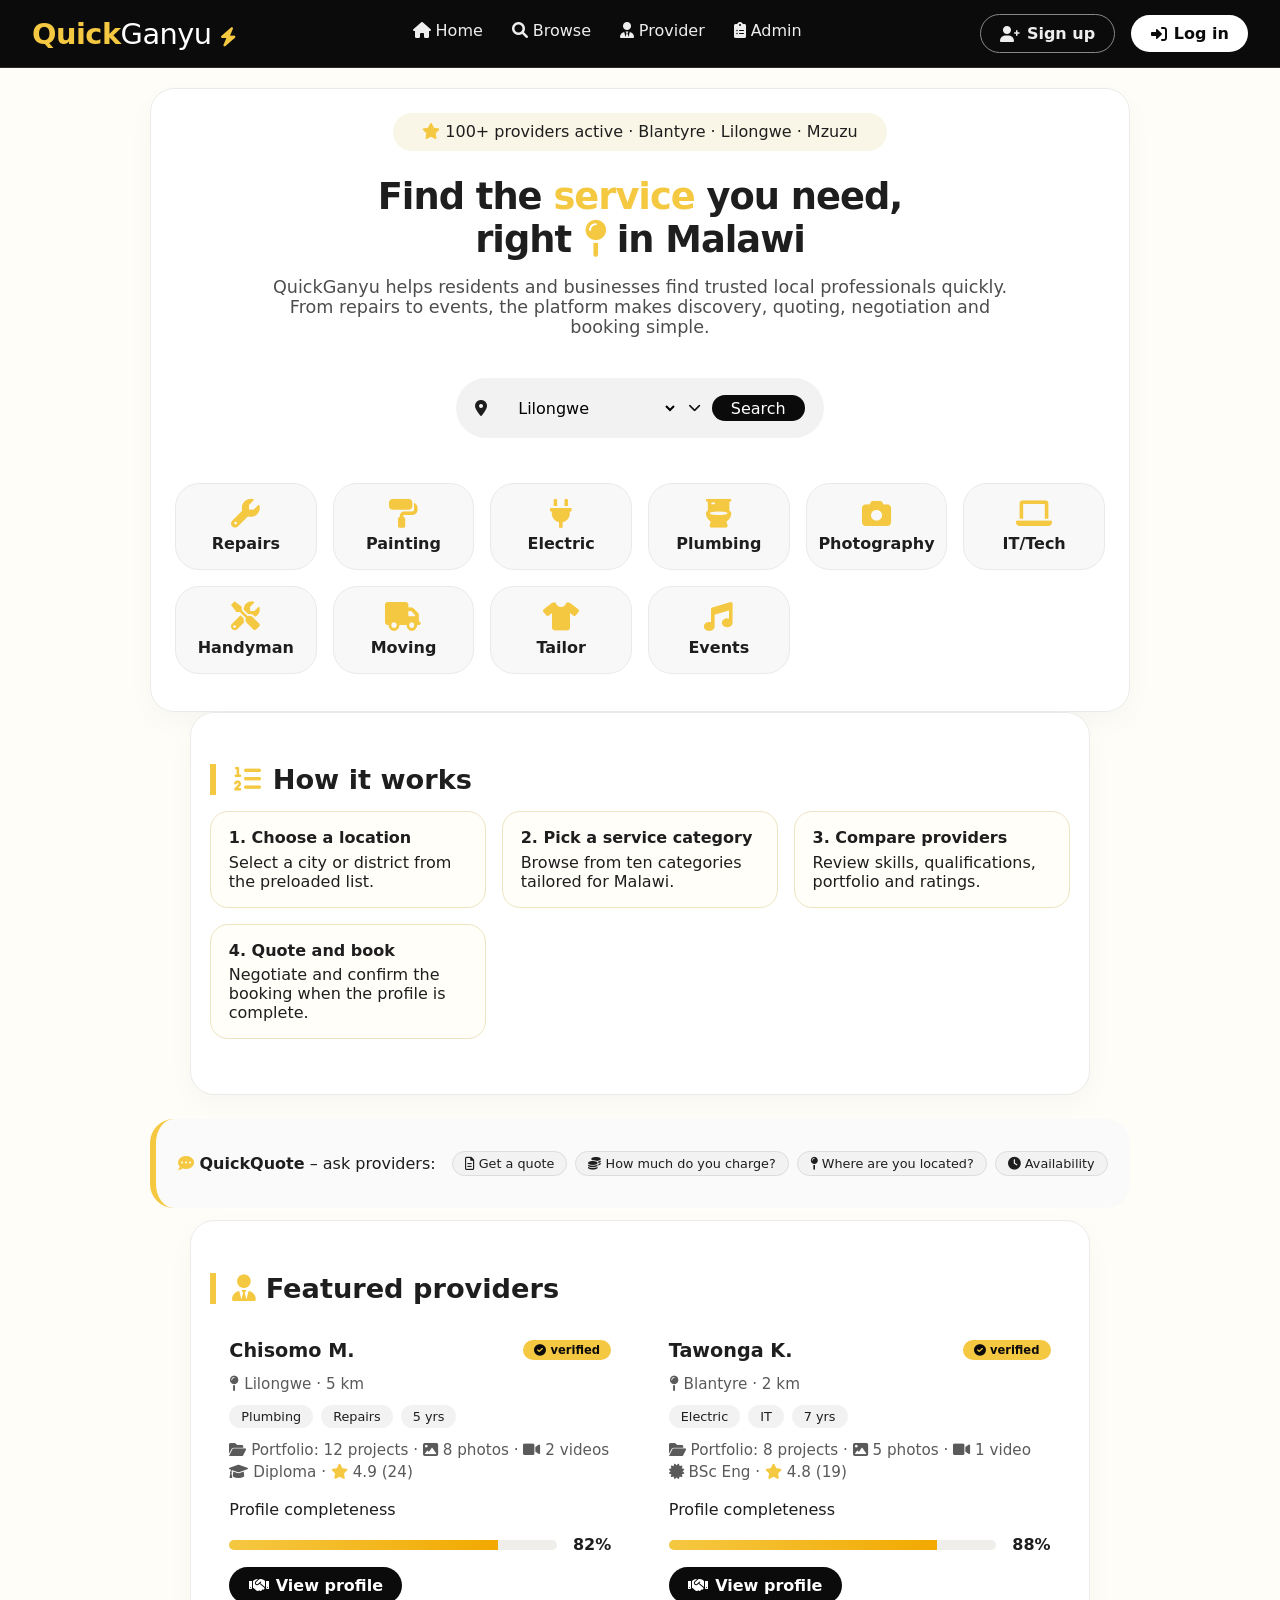
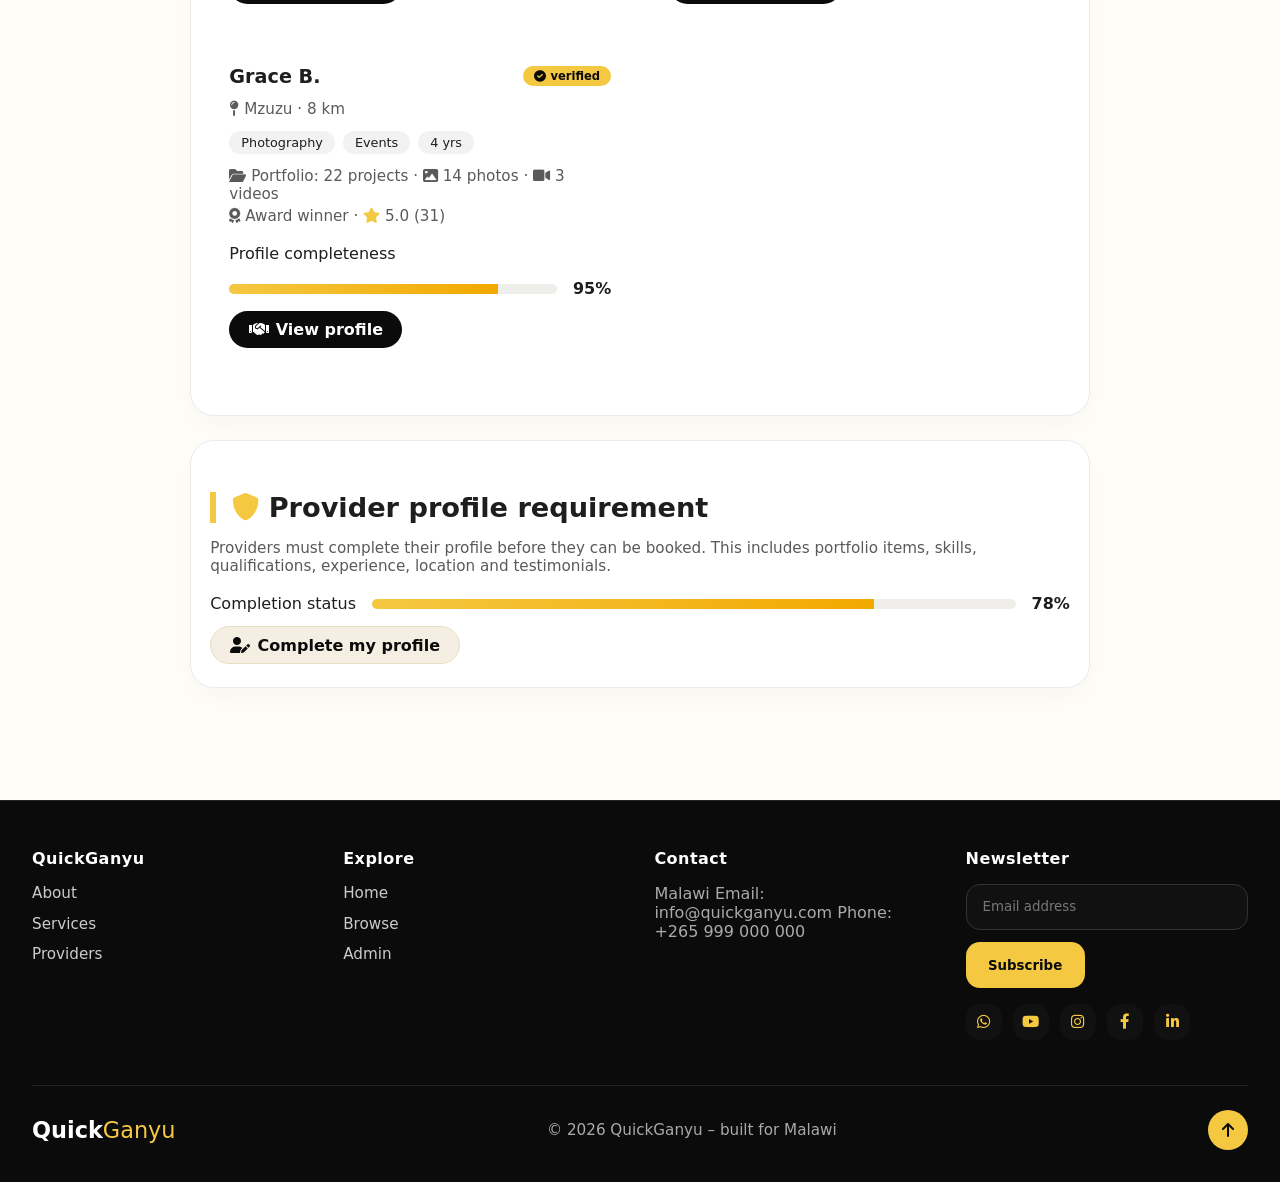
==== index.html @ 5738e2cb "Initial commit with QuickGanyu service marketplace and documentation" ====
<!DOCTYPE html>
<html lang="en">
<head>
  <meta charset="UTF-8">
  <meta name="viewport" content="width=device-width, initial-scale=1.0">
  <title>QuickGanyu · Malawi service marketplace</title>
  <link rel="stylesheet" href="https://cdnjs.cloudflare.com/ajax/libs/font-awesome/6.0.0-beta3/css/all.min.css">
  <link rel="stylesheet" href="./css/styles.css">
</head>
<body>
<nav class="navbar">
  <a class="logo" href="index.html">Quick<span>Ganyu</span> <i class="fas fa-bolt" style="color:#f5c842; font-size:1.2rem;"></i></a>
  <div class="nav-links">
    <a href="index.html"><i class="fas fa-home"></i> Home</a>
    <a href="html/providers.html"><i class="fas fa-search"></i> Browse</a>
    <a href="html/profile.html"><i class="fas fa-user-tie"></i> Provider</a>
    <a href="html/admin.html"><i class="fas fa-clipboard-list"></i> Admin</a>
  </div>
  <div class="nav-actions">
    <a class="btn-outline-light" href="html/signup.html"><i class="fas fa-user-plus"></i> Sign up</a>
    <a class="btn-light" href="html/login.html"><i class="fas fa-sign-in-alt"></i> Log in</a>
  </div>
</nav>

<div class="container">
  <section class="hero-card hero">
    <div class="animated-feedback"><i class="fas fa-star" style="color:#f5c842;"></i> 100+ providers active · Blantyre · Lilongwe · Mzuzu</div>
    <h1>Find the <span class="highlight">service</span> you need, <br>right <i class="fas fa-map-pin"></i> in Malawi</h1>
    <p>QuickGanyu helps residents and businesses find trusted local professionals quickly. From repairs to events, the platform makes discovery, quoting, negotiation and booking simple.</p>

    <div class="location-box">
      <i class="fas fa-location-dot"></i>
      <select>
        <option value="blantyre">Blantyre</option>
        <option value="lilongwe" selected>Lilongwe</option>
        <option value="mzuzu">Mzuzu</option>
        <option value="zomba">Zomba</option>
        <option value="mangochi">Mangochi</option>
        <option value="salima">Salima</option>
        <option value="dedza">Dedza</option>
        <option value="mchinji">Mchinji</option>
        <option value="nkhotakota">Nkhotakota</option>
        <option value="karonga">Karonga</option>
      </select>
      <i class="fas fa-chevron-down" style="color:#0b0b0b; font-size:0.8rem;"></i>
      <span style="background:#0b0b0b; color:white; padding:0.2rem 1.2rem; border-radius:40px; font-weight:500;">Search</span>
    </div>

    <div class="categories">
      <div class="cat-card"><i class="fas fa-wrench"></i> Repairs</div>
      <div class="cat-card"><i class="fas fa-paint-roller"></i> Painting</div>
      <div class="cat-card"><i class="fas fa-plug"></i> Electric</div>
      <div class="cat-card"><i class="fas fa-toilet"></i> Plumbing</div>
      <div class="cat-card"><i class="fas fa-camera"></i> Photography</div>
      <div class="cat-card"><i class="fas fa-laptop"></i> IT/Tech</div>
      <div class="cat-card"><i class="fas fa-tools"></i> Handyman</div>
      <div class="cat-card"><i class="fas fa-truck"></i> Moving</div>
      <div class="cat-card"><i class="fas fa-tshirt"></i> Tailor</div>
      <div class="cat-card"><i class="fas fa-music"></i> Events</div>
    </div>
  </section>

  <section class="section-card">
    <h2 class="section-title"><i class="fas fa-list-ol" style="color:#f5c842;"></i> How it works</h2>
    <div class="step-list">
      <div class="step-card"><strong>1. Choose a location</strong>Select a city or district from the preloaded list.</div>
      <div class="step-card"><strong>2. Pick a service category</strong>Browse from ten categories tailored for Malawi.</div>
      <div class="step-card"><strong>3. Compare providers</strong>Review skills, qualifications, portfolio and ratings.</div>
      <div class="step-card"><strong>4. Quote and book</strong>Negotiate and confirm the booking when the profile is complete.</div>
    </div>
  </section>

  <div class="quote-snippet">
    <div><i class="fas fa-comment-dots" style="color:#f5c842;"></i> <strong>QuickQuote</strong> – ask providers:</div>
    <div class="message-suggestions">
      <span><i class="far fa-file-alt"></i> Get a quote</span>
      <span><i class="fas fa-coins"></i> How much do you charge?</span>
      <span><i class="fas fa-map-pin"></i> Where are you located?</span>
      <span><i class="fas fa-clock"></i> Availability</span>
    </div>
  </div>

  <section class="section-card">
    <h2 class="section-title"><i class="fas fa-user-tie" style="color:#f5c842;"></i> Featured providers</h2>
    <div class="provider-grid">
      <div class="provider-card">
        <h3>Chisomo M. <span class="badge"><i class="fas fa-check-circle"></i> verified</span></h3>
        <div class="meta"><i class="fas fa-map-pin"></i> Lilongwe · 5 km</div>
        <div class="tags"><span>Plumbing</span><span>Repairs</span><span>5 yrs</span></div>
        <div class="muted"><i class="fas fa-folder-open"></i> Portfolio: 12 projects · <i class="fas fa-image"></i> 8 photos · <i class="fas fa-video"></i> 2 videos</div>
        <div class="muted"><i class="fas fa-graduation-cap"></i> Diploma · <i class="fas fa-star" style="color:#f5c842;"></i> 4.9 (24)</div>
        <div class="progress-card">
          <span>Profile completeness</span>
          <div class="progress-bar"><div class="progress-fill"></div></div>
          <strong>82%</strong>
        </div>
        <a class="btn-book" href="html/profile.html"><i class="fas fa-handshake"></i> View profile</a>
      </div>

      <div class="provider-card">
        <h3>Tawonga K. <span class="badge"><i class="fas fa-check-circle"></i> verified</span></h3>
        <div class="meta"><i class="fas fa-map-pin"></i> Blantyre · 2 km</div>
        <div class="tags"><span>Electric</span><span>IT</span><span>7 yrs</span></div>
        <div class="muted"><i class="fas fa-folder-open"></i> Portfolio: 8 projects · <i class="fas fa-image"></i> 5 photos · <i class="fas fa-video"></i> 1 video</div>
        <div class="muted"><i class="fas fa-certificate"></i> BSc Eng · <i class="fas fa-star" style="color:#f5c842;"></i> 4.8 (19)</div>
        <div class="progress-card">
          <span>Profile completeness</span>
          <div class="progress-bar"><div class="progress-fill"></div></div>
          <strong>88%</strong>
        </div>
        <a class="btn-book" href="html/profile.html"><i class="fas fa-handshake"></i> View profile</a>
      </div>

      <div class="provider-card">
        <h3>Grace B. <span class="badge"><i class="fas fa-check-circle"></i> verified</span></h3>
        <div class="meta"><i class="fas fa-map-pin"></i> Mzuzu · 8 km</div>
        <div class="tags"><span>Photography</span><span>Events</span><span>4 yrs</span></div>
        <div class="muted"><i class="fas fa-folder-open"></i> Portfolio: 22 projects · <i class="fas fa-image"></i> 14 photos · <i class="fas fa-video"></i> 3 videos</div>
        <div class="muted"><i class="fas fa-award"></i> Award winner · <i class="fas fa-star" style="color:#f5c842;"></i> 5.0 (31)</div>
        <div class="progress-card">
          <span>Profile completeness</span>
          <div class="progress-bar"><div class="progress-fill"></div></div>
          <strong>95%</strong>
        </div>
        <a class="btn-book" href="html/profile.html"><i class="fas fa-handshake"></i> View profile</a>
      </div>
    </div>
  </section>

  <section class="section-card">
    <h2 class="section-title"><i class="fas fa-shield-alt" style="color:#f5c842;"></i> Provider profile requirement</h2>
    <div class="muted">Providers must complete their profile before they can be booked. This includes portfolio items, skills, qualifications, experience, location and testimonials.</div>
    <div class="progress-card">
      <span>Completion status</span>
      <div class="progress-bar"><div class="progress-fill" style="width: 78%"></div></div>
      <strong>78%</strong>
    </div>
    <a class="btn-secondary" href="html/profile.html"><i class="fas fa-user-edit"></i> Complete my profile</a>
  </section>
</div>

<footer class="footer">
  <div class="footer-inner">
    <div class="footer-top">
      <div class="footer-col">
        <h4>QuickGanyu</h4>
        <a href="index.html">About</a>
        <a href="html/providers.html">Services</a>
        <a href="html/profile.html">Providers</a>
      </div>
      <div class="footer-col">
        <h4>Explore</h4>
        <a href="index.html">Home</a>
        <a href="html/providers.html">Browse</a>
        <a href="html/admin.html">Admin</a>
      </div>
      <div class="footer-col">
        <h4>Contact</h4>
        <span>Malawi</span>
        <span>Email: info@quickganyu.com</span>
        <span>Phone: +265 999 000 000</span>
      </div>
      <div class="footer-col footer-newsletter">
        <h4>Newsletter</h4>
        <div class="newsletter-form">
          <input type="email" placeholder="Email address">
          <button type="button">Subscribe</button>
        </div>
        <div class="footer-social">
          <a href="#" aria-label="WhatsApp"><i class="fab fa-whatsapp"></i></a>
          <a href="#" aria-label="YouTube"><i class="fab fa-youtube"></i></a>
          <a href="#" aria-label="Instagram"><i class="fab fa-instagram"></i></a>
          <a href="#" aria-label="Facebook"><i class="fab fa-facebook-f"></i></a>
          <a href="#" aria-label="LinkedIn"><i class="fab fa-linkedin-in"></i></a>
        </div>
      </div>
    </div>
    <div class="footer-bottom">
      <div class="footer-brand">Quick<span>Ganyu</span></div>
      <div class="footer-copy">&copy; 2026 QuickGanyu – built for Malawi</div>
      <a class="footer-backtop" href="#top"><i class="fas fa-arrow-up"></i></a>
    </div>
  </div>
</footer>

<script src="./js/script.js"></script>
</body>
</html>
---- css/styles.css ----
* {
  margin: 0;
  padding: 0;
  box-sizing: border-box;
  font-family: 'Segoe UI', Roboto, system-ui, sans-serif;
}

body {
  background: #fffdf8;
  color: #1e1e1e;
  min-height: 100vh;
  display: flex;
  flex-direction: column;
}

a {
  color: inherit;
  text-decoration: none;
}

.navbar {
  background: #0b0b0b;
  padding: 0.9rem 2rem;
  display: flex;
  flex-wrap: wrap;
  justify-content: space-between;
  align-items: center;
  border-bottom: 1px solid #2a2a2a;
}

.logo {
  color: #f5c842;
  font-weight: 700;
  font-size: 1.8rem;
  letter-spacing: -0.5px;
  text-decoration: none;
}
.logo span {
  color: white;
  font-weight: 300;
}

.nav-links {
  display: flex;
  gap: 1.8rem;
  flex-wrap: wrap;
}
.nav-links a {
  color: #eee;
  text-decoration: none;
  font-weight: 500;
  font-size: 1rem;
  transition: 0.2s;
  border-bottom: 2px solid transparent;
  padding-bottom: 4px;
}
.nav-links a:hover {
  color: #f5c842;
  border-bottom-color: #f5c842;
}
.nav-actions {
  display: flex;
  gap: 1rem;
  align-items: center;
}
.btn-outline-light, .btn-light, .btn-book, .btn-secondary {
  display: inline-flex;
  align-items: center;
  justify-content: center;
  gap: 0.45rem;
  border-radius: 999px;
  padding: 0.55rem 1.2rem;
  font-weight: 600;
  transition: 0.2s;
  cursor: pointer;
}
.btn-outline-light {
  background: transparent;
  border: 1px solid #888;
  color: #eee;
}
.btn-outline-light:hover {
  background: #f5c842;
  border-color: #f5c842;
  color: #0b0b0b;
}
.btn-light {
  background: white;
  border: none;
  color: #0b0b0b;
}
.btn-light:hover, .btn-book:hover, .btn-secondary:hover {
  background: #f5c842;
  color: #0b0b0b;
}
.btn-book {
  background: #0b0b0b;
  color: white;
  border: none;
}
.btn-secondary {
  background: #f4efe2;
  color: #0b0b0b;
  border: 1px solid #e7dfc2;
}

.container {
  max-width: 1300px;
  margin: 0 auto;
  padding: 1.2rem 1.5rem 3rem;
  flex: 1;
}

.hero-card, .panel-card, .section-card, .quote-box, .form-card, .admin-card, .profile-card {
  background: white;
  border: 1px solid #ebebeb;
  border-radius: 24px;
  box-shadow: 0 10px 28px rgba(0,0,0,0.03);
}

.section-card {
  padding: 1.5rem;
  max-width: 900px;
  margin: 0 auto 1.5rem;
}

.auth-card {
  max-width: 980px;
  margin: 0 auto;
}

.auth-split {
  display: grid;
  grid-template-columns: minmax(300px, 1.2fr) minmax(260px, 0.8fr);
  gap: 1.5rem;
  align-items: stretch;
}

.auth-panel {
  border-radius: 24px;
  overflow: hidden;
}

.auth-panel--main {
  background: white;
  padding: 2rem;
}

.auth-panel--side {
  background: #0b0b0b;
  color: #f4f4f4;
  padding: 2rem;
  display: flex;
  flex-direction: column;
  justify-content: center;
  gap: 1.2rem;
}

.auth-panel--side h2 {
  font-size: 2rem;
  margin: 0;
  color: #f5c842;
}

.auth-panel--side p {
  line-height: 1.8;
  color: #d9d9d9;
  margin: 0;
}

.auth-tag {
  display: inline-flex;
  align-items: center;
  background: #f7f2d6;
  color: #0b0b0b;
  border-radius: 999px;
  padding: 0.55rem 1.15rem;
  font-weight: 700;
  margin-bottom: 1.25rem;
}

.auth-copy {
  margin-bottom: 1.5rem;
  color: #4d4d4d;
  line-height: 1.7;
}

.auth-actions {
  margin-top: 1.5rem;
  display: flex;
  gap: 1rem;
  flex-wrap: wrap;
}

.btn-secondary.btn-secondary--dark {
  background: #f5c842;
  color: #0b0b0b;
  border: none;
}

@media (max-width: 880px) {
  .auth-split {
    grid-template-columns: 1fr;
  }

  .auth-panel--main,
  .auth-panel--side {
    padding: 1.5rem;
  }
}

.form-card {
  padding: 1rem 1.1rem;
  background: #ffffff;
  border: 1px solid #f0f0f0;
  border-radius: 20px;
}

.form-card label {
  display: block;
  font-weight: 600;
  color: #222;
  margin-bottom: 0.5rem;
  font-size: 0.95rem;
}

.form-card input,
.form-card textarea,
.form-card select {
  width: 100%;
  padding: 0.85rem 1rem;
  border: 1px solid #dde1e7;
  border-radius: 16px;
  margin-top: 0.45rem;
  font-size: 1rem;
  background: #fafafa;
  transition: border-color 0.2s ease, box-shadow 0.2s ease;
}

.form-card input:focus,
.form-card textarea:focus,
.form-card select:focus {
  outline: none;
  border-color: #f5c842;
  box-shadow: 0 0 0 4px rgba(245, 200, 66, 0.12);
}

.hero {
  padding: 2.4rem;
  text-align: center;
}
.hero h1 {
  font-size: 3rem;
  font-weight: 700;
  letter-spacing: -1px;
  margin-bottom: 1rem;
}
.hero h1 i, .highlight {
  color: #f5c842;
}
.hero p {
  font-size: 1.1rem;
  color: #4d4d4d;
  max-width: 760px;
  margin: 0 auto 1.6rem;
}

.animated-feedback {
  background: #faf6e7;
  border-radius: 60px;
  padding: 0.6rem 1.8rem;
  display: inline-block;
  animation: pulseGlow 2.4s infinite;
  font-weight: 500;
  margin-bottom: 1.5rem;
}
@keyframes pulseGlow {
  0% { box-shadow: 0 0 0 0 rgba(245, 200, 66, 0.3); }
  70% { box-shadow: 0 0 0 12px rgba(245, 200, 66, 0); }
  100% { box-shadow: 0 0 0 0 rgba(245, 200, 66, 0); }
}

.location-box {
  background: #f2f2f2;
  border-radius: 60px;
  padding: 0.6rem 1.2rem;
  display: inline-flex;
  align-items: center;
  gap: 0.7rem;
  flex-wrap: wrap;
  justify-content: center;
  margin: 1rem 0 1.6rem;
}
.location-box select {
  background: transparent;
  border: none;
  padding: 0.6rem 1rem;
  font-size: 1rem;
  font-weight: 500;
  border-radius: 40px;
  outline: none;
  cursor: pointer;
  min-width: 180px;
}
.location-box select option {
  background: white;
}

.categories {
  display: grid;
  grid-template-columns: repeat(auto-fit, minmax(140px, 1fr));
  gap: 1rem;
  margin: 1.2rem 0 0.8rem;
}
.cat-card {
  background: #f8f8f8;
  border-radius: 24px;
  padding: 1rem 0.7rem;
  text-align: center;
  font-weight: 600;
  transition: 0.2s;
  border: 1px solid #eaeaea;
  cursor: default;
}
.cat-card i {
  font-size: 1.8rem;
  color: #f5c842;
  display: block;
  margin-bottom: 6px;
}
.cat-card:hover {
  transform: translateY(-3px);
  background: #fff5db;
  border-color: #f5c842;
}

.section-title {
  font-size: 1.7rem;
  font-weight: 700;
  margin: 2rem 0 1rem;
  border-left: 6px solid #f5c842;
  padding-left: 1rem;
}

.step-list {
  display: grid;
  grid-template-columns: repeat(auto-fit, minmax(220px, 1fr));
  gap: 1rem;
  margin: 1rem 0 2rem;
}
.step-card {
  background: #fffef9;
  border: 1px solid #ede4c1;
  border-radius: 18px;
  padding: 1rem 1.1rem;
}
.step-card strong {
  display: block;
  margin-bottom: 0.35rem;
}

.provider-grid, .portfolio-grid, .admin-grid, .stats-grid {
  display: grid;
  gap: 1.2rem;
}
.provider-grid {
  grid-template-columns: repeat(auto-fit, minmax(280px, 1fr));
  margin-bottom: 1.4rem;
}
.provider-card, .panel-card, .section-card, .profile-card, .quote-box, .form-card, .admin-card {
  padding: 1.2rem 1.2rem 1.4rem;
}
.provider-card h3 {
  display: flex;
  justify-content: space-between;
  align-items: center;
  font-size: 1.2rem;
  margin-bottom: 0.8rem;
}
.badge {
  background: #f5c842;
  padding: 0.2rem 0.7rem;
  border-radius: 40px;
  font-size: 0.72rem;
  font-weight: 700;
  color: #0b0b0b;
}
.meta, .muted {
  color: #5a5a5a;
  font-size: 0.95rem;
  margin: 0.25rem 0;
}
.tags, .pill-list, .message-suggestions {
  display: flex;
  flex-wrap: wrap;
  gap: 0.5rem;
  margin: 0.8rem 0;
}
.tags span, .pill-list span, .message-suggestions span {
  background: #f2f2f2;
  border-radius: 999px;
  padding: 0.25rem 0.75rem;
  font-size: 0.8rem;
}
.quote-snippet {
  background: #fafafa;
  border-radius: 24px;
  padding: 1.2rem 1.4rem;
  margin: 1.4rem 0 0.8rem;
  border-left: 6px solid #f5c842;
  display: flex;
  flex-wrap: wrap;
  align-items: center;
  justify-content: space-between;
  gap: 1rem;
}
.message-suggestions span {
  cursor: pointer;
  border: 1px solid #ddd;
}
.message-suggestions span:hover {
  background: #f5c842;
}

.progress-card {
  display: flex;
  align-items: center;
  gap: 1rem;
  margin: 1.2rem 0 0.8rem;
  flex-wrap: wrap;
}
.progress-bar {
  flex: 1;
  min-width: 220px;
  height: 10px;
  background: #f0eeeb;
  border-radius: 999px;
  overflow: hidden;
}
.progress-fill {
  height: 100%;
  width: 82%;
  background: linear-gradient(90deg, #f5c842, #f2a900);
}

.portfolio-grid {
  grid-template-columns: repeat(auto-fit, minmax(220px, 1fr));
  margin-top: 1rem;
}
.portfolio-card {
  background: #fffdf7;
  border: 1px solid #efe7cb;
  border-radius: 18px;
  padding: 1rem;
}
.portfolio-media {
  height: 110px;
  border-radius: 14px;
  background: linear-gradient(135deg, #f5c842, #ffe69e);
  display: flex;
  align-items: center;
  justify-content: center;
  color: #0b0b0b;
  font-weight: 700;
  margin-bottom: 0.8rem;
}

.form-grid {
  display: grid;
  gap: 1rem;
  grid-template-columns: repeat(auto-fit, minmax(260px, 1fr));
  max-width: 820px;
  margin: 0 auto;
}

.form-grid--signup {
  grid-template-columns: repeat(2, minmax(200px, 1fr));
}

.form-card--full {
  grid-column: 1 / -1;
}

.form-footer {
  margin-top: 1.5rem;
  display: flex;
  flex-wrap: wrap;
  gap: 1rem;
  justify-content: space-between;
  align-items: center;
}

.checkbox-label {
  display: flex;
  align-items: flex-start;
  gap: 0.5rem;
  font-size: 0.95rem;
  color: #4d4d4d;
  line-height: 1.5;
  flex: 1 1 360px;
}

.checkbox-label input {
  width: 1rem;
  height: 1rem;
  margin-top: 0.1rem;
  accent-color: #f5c842;
}

.checkbox-label a {
  color: #0b0b0b;
  text-decoration: underline;
}

.btn-book {
  min-width: 140px;
}

.form-card input, .form-card textarea, .form-card select {
  width: 100%;
  padding: 0.85rem 1rem;
  border: 1px solid #dde1e7;
  border-radius: 16px;
  margin-top: 0.5rem;
  font-size: 1rem;
  background: #fafafa;
}
.form-card textarea {
  min-height: 110px;
  resize: vertical;
}

.admin-grid {
  grid-template-columns: repeat(auto-fit, minmax(240px, 1fr));
}
.stats-grid {
  grid-template-columns: repeat(auto-fit, minmax(180px, 1fr));
  margin: 1rem 0 1.4rem;
}
.stat-card {
  background: #fffdf8;
  border: 1px solid #efe7cb;
  border-radius: 18px;
  padding: 1rem;
}
.stat-card strong {
  display: block;
  font-size: 1.4rem;
  margin-bottom: 0.2rem;
}
.chart-row {
  display: flex;
  align-items: center;
  gap: 0.8rem;
  margin: 0.6rem 0;
}
.chart-bar {
  flex: 1;
  height: 10px;
  background: #f0eeeb;
  border-radius: 999px;
  overflow: hidden;
}
.chart-bar span {
  display: block;
  height: 100%;
  background: #f5c842;
  border-radius: 999px;
}

.activity-list, .table-list {
  display: grid;
  gap: 0.7rem;
  margin-top: 0.8rem;
}
.activity-item, .table-row {
  display: flex;
  justify-content: space-between;
  align-items: center;
  background: #fcfbf6;
  border: 1px solid #efebde;
  border-radius: 14px;
  padding: 0.75rem 0.9rem;
}

.footer {
  background: #0b0b0b;
  color: #aaa;
  padding: 3rem 2rem 2rem;
  margin-top: 2.5rem;
  border-top: 1px solid #222;
}
.footer-inner {
  max-width: 1300px;
  margin: 0 auto;
  display: flex;
  flex-direction: column;
  gap: 2rem;
}
.footer-top {
  display: grid;
  grid-template-columns: repeat(auto-fit, minmax(180px, 1fr));
  gap: 1.8rem;
}
.footer-col h4 {
  color: white;
  margin-bottom: 1rem;
  font-size: 1rem;
  letter-spacing: 0.03em;
}
.footer-col a {
  display: block;
  color: #ccc;
  text-decoration: none;
  margin-bottom: 0.8rem;
  font-size: 0.95rem;
  transition: color 0.2s ease;
}
.footer-col a:hover {
  color: #f5c842;
}
.footer-newsletter .newsletter-form {
  display: flex;
  gap: 0.8rem;
  flex-wrap: wrap;
  align-items: center;
}
.footer-newsletter input {
  flex: 1 1 220px;
  min-width: 0;
  padding: 0.9rem 1rem;
  border-radius: 14px;
  border: 1px solid #333;
  background: #111;
  color: #fff;
}
.footer-newsletter input::placeholder {
  color: #777;
}
.footer-newsletter button {
  background: #f5c842;
  color: #0b0b0b;
  border: none;
  border-radius: 14px;
  padding: 0.95rem 1.4rem;
  font-weight: 700;
  cursor: pointer;
}
.footer-social {
  display: flex;
  flex-wrap: wrap;
  gap: 0.7rem;
  margin-top: 1rem;
}
.footer-social a {
  width: 36px;
  height: 36px;
  display: inline-flex;
  justify-content: center;
  align-items: center;
  border-radius: 14px;
  background: #111;
  color: #f5c842;
  text-decoration: none;
}
.footer-contact {
  display: grid;
  gap: 0.5rem;
  margin-top: 1rem;
  color: #ccc;
  font-size: 0.95rem;
}
.footer-contact span {
  display: block;
}
.footer-bottom {
  width: 100%;
  border-top: 1px solid #222;
  padding-top: 1.5rem;
  display: flex;
  flex-wrap: wrap;
  justify-content: space-between;
  align-items: center;
  gap: 1rem;
}
.footer-brand {
  color: white;
  font-weight: 700;
  font-size: 1.4rem;
}
.footer-brand span {
  color: #f5c842;
  font-weight: 300;
}
.footer-copy {
  margin: 0;
  color: #aaa;
  font-size: 0.95rem;
}
.footer-backtop {
  display: inline-flex;
  justify-content: center;
  align-items: center;
  width: 40px;
  height: 40px;
  border-radius: 999px;
  background: #f5c842;
  color: #0b0b0b;
  text-decoration: none;
}

@media (max-width: 900px) {
  .footer-top {
    grid-template-columns: 1fr;
  }
}

@media (max-width: 700px) {
  .navbar { flex-direction: column; gap: 0.8rem; align-items: stretch; }
  .footer-inner { align-items: stretch; }
  .footer-bottom { flex-direction: column; align-items: flex-start; }
}


  .nav-links { justify-content: center; }
  .hero h1 { font-size: 2.3rem; }
  .hero { padding: 1.5rem; }
}
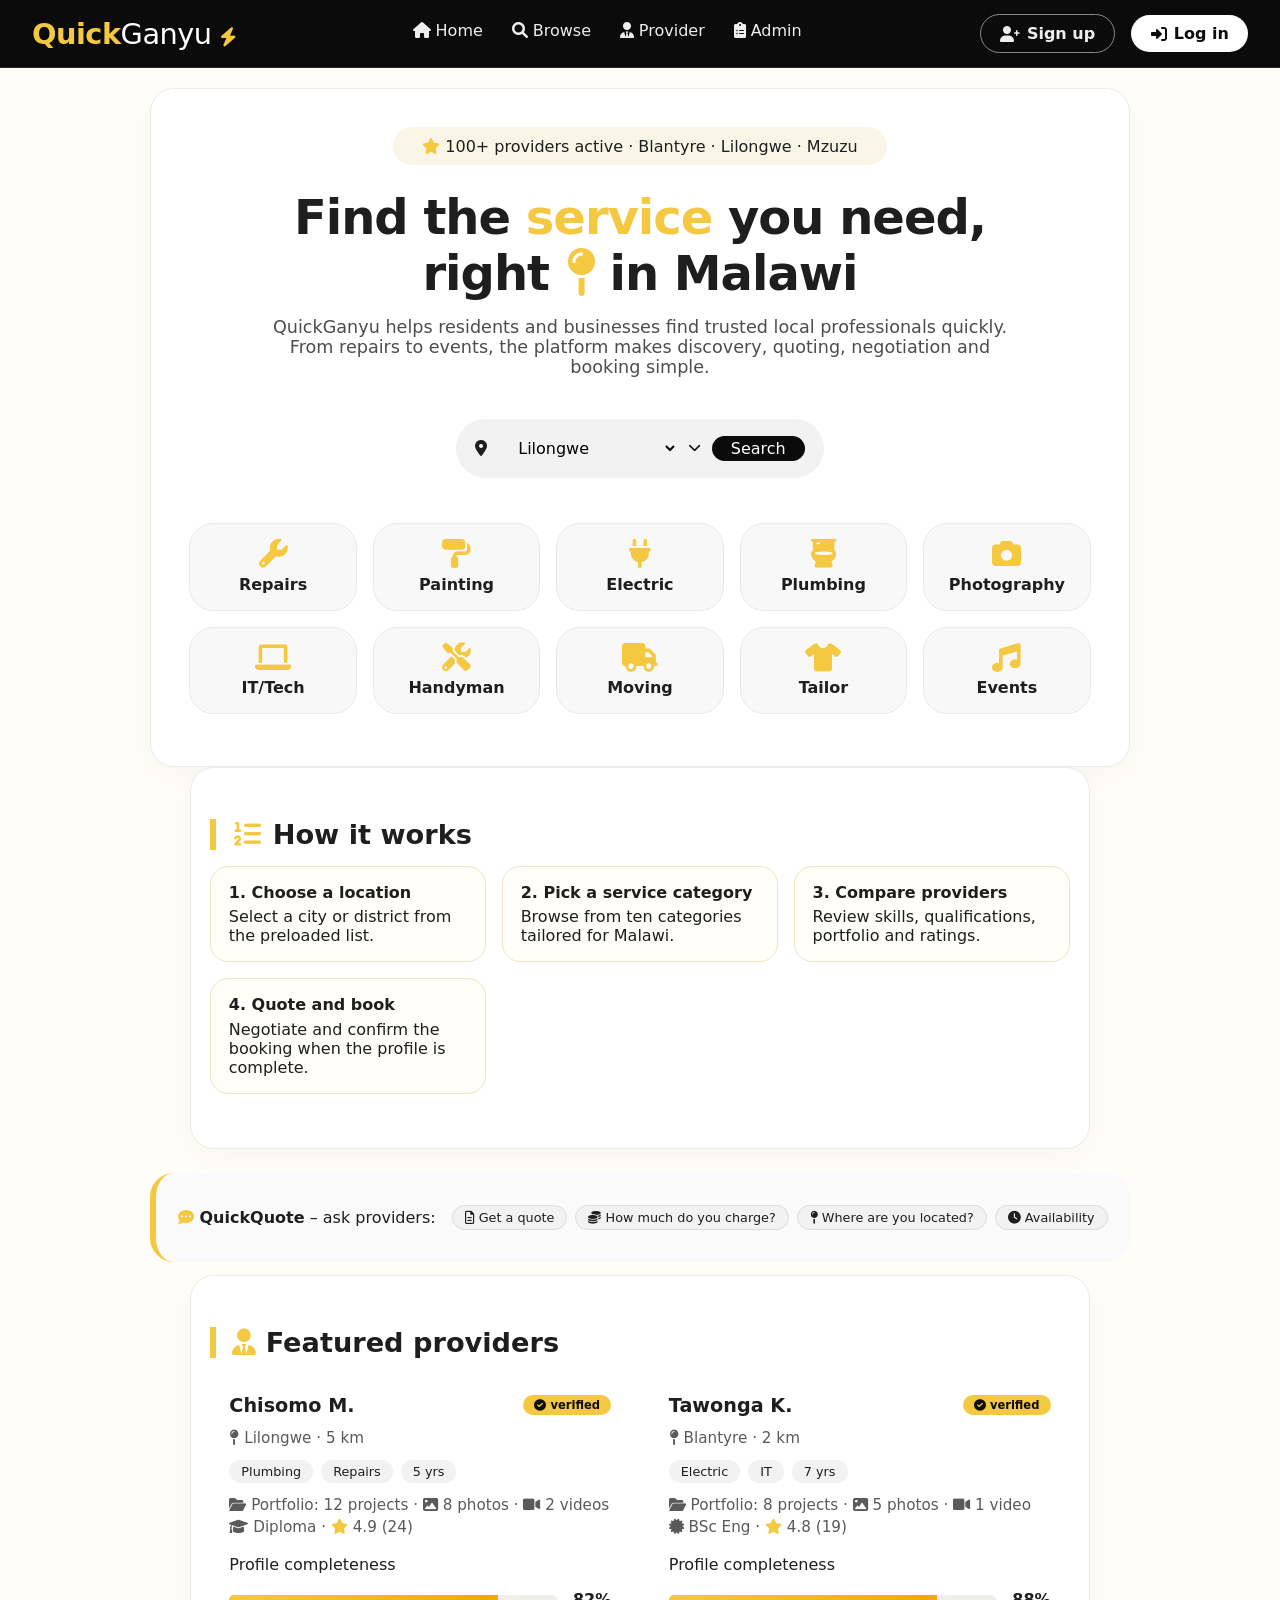
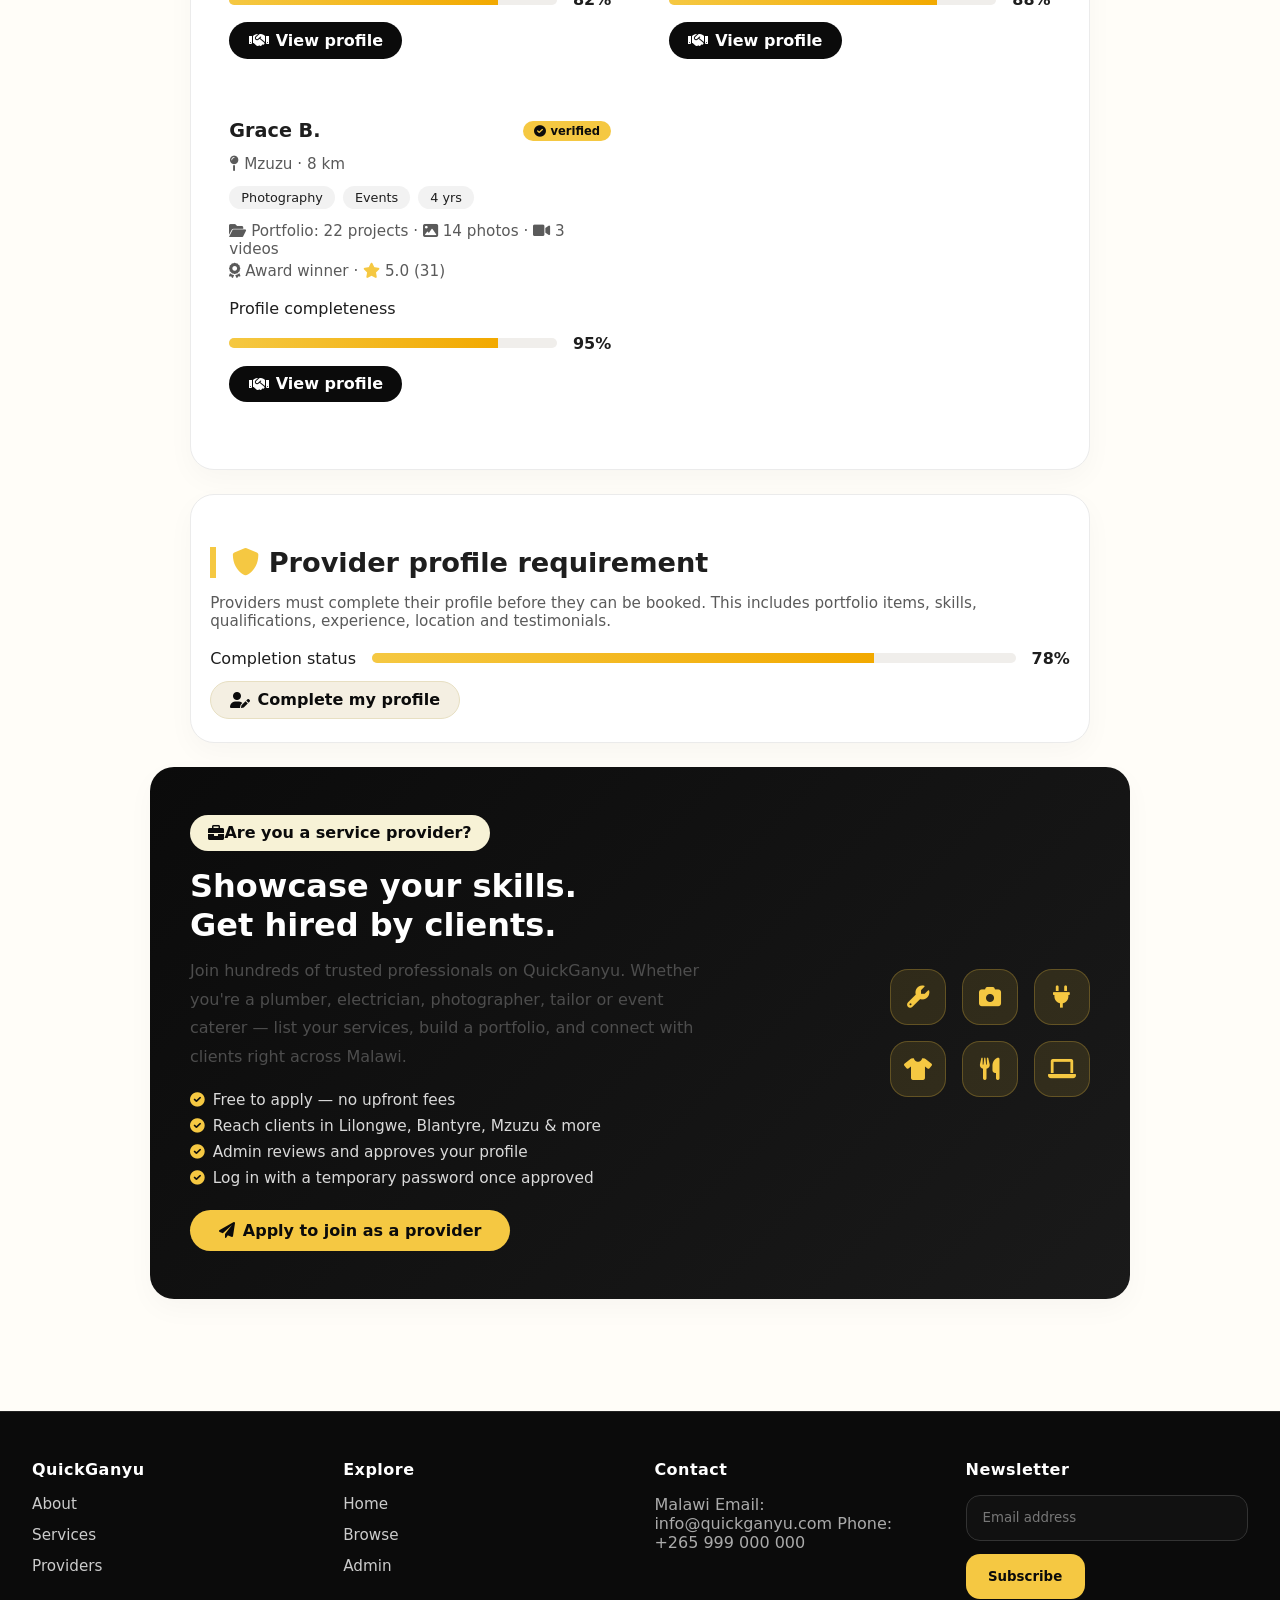
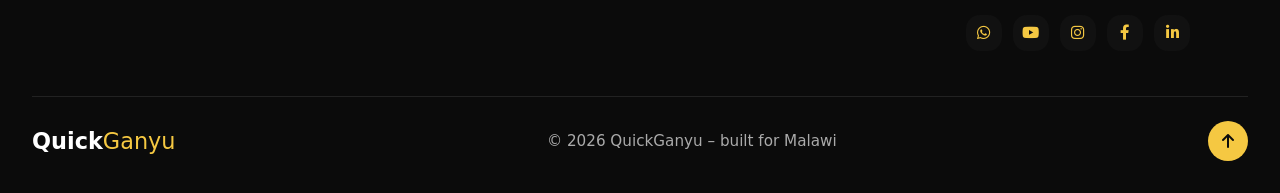
==== commit 2e49ab6d: "Provider CTA modal on homepage, simplified signup & admin request cards" ====
--- a/index.html
+++ b/index.html
@@ -137,6 +137,128 @@
     </div>
     <a class="btn-secondary" href="html/profile.html"><i class="fas fa-user-edit"></i> Complete my profile</a>
   </section>
+
+  <!-- ── Provider CTA ───────────────────────────────────────────────────────── -->
+  <section class="section-card provider-cta-section" id="offer">
+    <div class="provider-cta-inner">
+      <div class="provider-cta-text">
+        <div class="auth-tag" style="margin-bottom:1rem;">
+          <i class="fas fa-briefcase"></i> Are you a service provider?
+        </div>
+        <h2 style="font-size:2rem;font-weight:700;margin-bottom:0.8rem;line-height:1.2;">
+          Showcase your skills.<br>Get hired by clients.
+        </h2>
+        <p style="color:#4d4d4d;line-height:1.8;margin-bottom:1.2rem;max-width:520px;">
+          Join hundreds of trusted professionals on QuickGanyu. Whether you're a plumber, electrician,
+          photographer, tailor or event caterer — list your services, build a portfolio, and connect
+          with clients right across Malawi.
+        </p>
+        <ul class="provider-perks">
+          <li><i class="fas fa-check-circle"></i> Free to apply — no upfront fees</li>
+          <li><i class="fas fa-check-circle"></i> Reach clients in Lilongwe, Blantyre, Mzuzu &amp; more</li>
+          <li><i class="fas fa-check-circle"></i> Admin reviews and approves your profile</li>
+          <li><i class="fas fa-check-circle"></i> Log in with a temporary password once approved</li>
+        </ul>
+        <button class="btn-primary" id="open-offer-form" style="margin-top:1.4rem;">
+          <i class="fas fa-paper-plane"></i> Apply to join as a provider
+        </button>
+      </div>
+      <div class="provider-cta-visual" aria-hidden="true">
+        <div class="cta-icon-stack">
+          <i class="fas fa-wrench"></i>
+          <i class="fas fa-camera"></i>
+          <i class="fas fa-plug"></i>
+          <i class="fas fa-tshirt"></i>
+          <i class="fas fa-utensils"></i>
+          <i class="fas fa-laptop"></i>
+        </div>
+      </div>
+    </div>
+  </section>
+
+  <!-- ── Provider application modal ───────────────────────────────────────────── -->
+  <div id="offer-modal" class="modal-backdrop" style="display:none;" role="dialog" aria-modal="true" aria-labelledby="modal-title">
+    <div class="modal-box">
+      <button class="modal-close" id="close-offer-modal" aria-label="Close form">
+        <i class="fas fa-times"></i>
+      </button>
+
+      <div class="auth-tag" style="margin-bottom:1rem;">
+        <i class="fas fa-paper-plane"></i> Provider application
+      </div>
+      <h3 id="modal-title" style="margin-bottom:0.3rem;">Tell us about yourself</h3>
+      <p class="muted" style="margin-bottom:1.2rem;line-height:1.7;">
+        Fill in your details below. An admin will review your request and, if approved,
+        you'll receive a temporary password to log in and complete your profile.
+      </p>
+
+      <div id="offer-success" style="display:none;text-align:center;padding:2rem 0;">
+        <i class="fas fa-check-circle" style="font-size:3rem;color:#1a7f4b;display:block;margin-bottom:1rem;"></i>
+        <h3 style="margin-bottom:0.5rem;">Request submitted!</h3>
+        <p class="muted">Your application is under review. We'll send your login details to your email once approved.</p>
+        <button class="btn-primary" id="close-after-success" style="margin-top:1.2rem;">
+          <i class="fas fa-times"></i> Close
+        </button>
+      </div>
+
+      <div id="offer-form-wrap">
+        <div id="offer-error" class="form-banner form-banner--error" style="display:none;margin-bottom:1rem;"></div>
+
+        <form id="offer-form" novalidate>
+          <div class="form-grid" style="grid-template-columns:1fr 1fr;gap:1rem;">
+            <div class="form-card form-card--full">
+              <label>Full name *
+                <input type="text" name="full_name" placeholder="Your full name" autocomplete="name" required>
+              </label>
+            </div>
+            <div class="form-card form-card--full">
+              <label>Email address *
+                <input type="email" name="email" placeholder="you@example.com" autocomplete="email" required>
+              </label>
+            </div>
+            <div class="form-card">
+              <label>Phone <span class="muted">(optional)</span>
+                <input type="tel" name="phone" placeholder="+265 9xx xxx xxx">
+              </label>
+            </div>
+            <div class="form-card">
+              <label>Location <span class="muted">(optional)</span>
+                <input type="text" name="location" placeholder="e.g. Lilongwe">
+              </label>
+            </div>
+            <div class="form-card form-card--full">
+              <label>What services do you offer? *
+                <select name="service_category" required>
+                  <option value="">— Select a category —</option>
+                  <option>Plumbing</option>
+                  <option>Electrical</option>
+                  <option>Carpentry</option>
+                  <option>Painting</option>
+                  <option>Cleaning</option>
+                  <option>Photography</option>
+                  <option>Catering</option>
+                  <option>Tutoring</option>
+                  <option>IT / Tech support</option>
+                  <option>Tailoring</option>
+                  <option>Gardening</option>
+                  <option>Moving / Transport</option>
+                  <option>Events</option>
+                  <option>Other</option>
+                </select>
+              </label>
+            </div>
+          </div>
+
+          <div class="auth-actions" style="margin-top:1.4rem;justify-content:flex-end;">
+            <button type="button" class="btn-secondary" id="cancel-offer-form">Cancel</button>
+            <button type="submit" class="btn-primary" id="offer-submit-btn">
+              <i class="fas fa-paper-plane"></i> Submit application
+            </button>
+          </div>
+        </form>
+      </div>
+    </div>
+  </div>
 </div>
 
 <footer class="footer">
@@ -183,6 +305,81 @@
   </div>
 </footer>
 
+<script src="./js/api.js"></script>
 <script src="./js/script.js"></script>
+<script>
+(function () {
+  const modal       = document.getElementById('offer-modal');
+  const formWrap    = document.getElementById('offer-form-wrap');
+  const successEl   = document.getElementById('offer-success');
+  const errBanner   = document.getElementById('offer-error');
+  const form        = document.getElementById('offer-form');
+  const submitBtn   = document.getElementById('offer-submit-btn');
+
+  function openModal() {
+    modal.style.display = 'flex';
+    document.body.style.overflow = 'hidden';
+    // If coming from the #offer anchor, clear any leftover success state
+    formWrap.style.display  = 'block';
+    successEl.style.display = 'none';
+    errBanner.style.display = 'none';
+  }
+
+  function closeModal() {
+    modal.style.display = 'none';
+    document.body.style.overflow = '';
+    form.reset();
+    errBanner.style.display  = 'none';
+    formWrap.style.display   = 'block';
+    successEl.style.display  = 'none';
+  }
+
+  document.getElementById('open-offer-form').addEventListener('click', openModal);
+  document.getElementById('close-offer-modal').addEventListener('click', closeModal);
+  document.getElementById('cancel-offer-form').addEventListener('click', closeModal);
+  document.getElementById('close-after-success').addEventListener('click', closeModal);
+
+  // Close on backdrop click
+  modal.addEventListener('click', (e) => { if (e.target === modal) closeModal(); });
+
+  // Close on Escape key
+  document.addEventListener('keydown', (e) => { if (e.key === 'Escape' && modal.style.display === 'flex') closeModal(); });
+
+  // Auto-open if the page was loaded with #offer in the URL
+  if (window.location.hash === '#offer') openModal();
+
+  // Submit handler
+  form.addEventListener('submit', async (e) => {
+    e.preventDefault();
+    errBanner.style.display = 'none';
+
+    submitBtn.disabled = true;
+    submitBtn.innerHTML = '<i class="fas fa-spinner fa-spin"></i> Sending…';
+
+    const res = await window.QuickGanyu.apiFetch('api/offer.php', {
+      full_name:        form.full_name.value.trim(),
+      email:            form.email.value.trim(),
+      phone:            form.phone.value.trim(),
+      location:         form.location.value.trim(),
+      service_category: form.service_category.value,
+      agreed_to_terms:  true,
+    });
+
+    submitBtn.disabled = false;
+    submitBtn.innerHTML = '<i class="fas fa-paper-plane"></i> Submit application';
+
+    if (!res.ok) {
+      if (res.errors) window.QuickGanyu.showFormErrors(res.errors);
+      const first = res.errors ? Object.values(res.errors)[0] : (res.error || 'Submission failed. Please try again.');
+      errBanner.textContent = first;
+      errBanner.style.display = 'block';
+      return;
+    }
+
+    formWrap.style.display  = 'none';
+    successEl.style.display = 'block';
+  });
+})();
+</script>
 </body>
 </html>
--- a/css/styles.css
+++ b/css/styles.css
@@ -719,10 +719,365 @@
   .navbar { flex-direction: column; gap: 0.8rem; align-items: stretch; }
   .footer-inner { align-items: stretch; }
   .footer-bottom { flex-direction: column; align-items: flex-start; }
-}
-
-
   .nav-links { justify-content: center; }
   .hero h1 { font-size: 2.3rem; }
   .hero { padding: 1.5rem; }
 }
+
+/* ── Form validation states ────────────────────────────────────────────────── */
+.input-error {
+  border-color: #b00020 !important;
+  box-shadow: 0 0 0 3px rgba(176, 0, 32, 0.12) !important;
+}
+
+.field-error {
+  color: #b00020;
+  font-size: 0.83rem;
+  font-weight: 600;
+  margin-top: 0.3rem;
+  display: block;
+}
+
+/* ── Form banners (info / error notices above forms) ───────────────────────── */
+.form-banner {
+  border-radius: 14px;
+  padding: 0.85rem 1.1rem;
+  font-size: 0.93rem;
+  line-height: 1.6;
+  margin-bottom: 0.5rem;
+}
+.form-banner--error {
+  background: #fff0f2;
+  border: 1px solid #f5c2ca;
+  color: #b00020;
+}
+.form-banner--info {
+  background: #fef9e7;
+  border: 1px solid #f5e4a0;
+  color: #5a4a00;
+}
+
+/* ── Primary button (used on auth forms) ───────────────────────────────────── */
+.btn-primary {
+  display: inline-flex;
+  align-items: center;
+  justify-content: center;
+  gap: 0.5rem;
+  border: none;
+  border-radius: 999px;
+  padding: 0.7rem 1.8rem;
+  font-size: 1rem;
+  font-weight: 700;
+  background: #f5c842;
+  color: #0b0b0b;
+  cursor: pointer;
+  transition: background 0.2s, transform 0.1s;
+}
+.btn-primary:hover {
+  background: #e6b82e;
+}
+.btn-primary:disabled {
+  opacity: 0.6;
+  cursor: not-allowed;
+}
+
+/* ── Logged-in user chip in navbar ─────────────────────────────────────────── */
+.user-chip {
+  display: inline-flex;
+  align-items: center;
+  gap: 0.4rem;
+  background: #1e1e1e;
+  color: #f9f9f9;
+  border-radius: 999px;
+  padding: 0.4rem 0.9rem;
+  font-size: 0.9rem;
+  font-weight: 600;
+}
+.user-chip em {
+  font-style: normal;
+  font-size: 0.75rem;
+  background: #f5c842;
+  color: #0b0b0b;
+  border-radius: 999px;
+  padding: 0.1rem 0.5rem;
+  font-weight: 700;
+}
+
+/* ── Admin dashboard live styles ───────────────────────────────────────────── */
+.admin-page-guard {
+  text-align: center;
+  padding: 4rem 2rem;
+  color: #b00020;
+}
+
+.request-card {
+  background: white;
+  border: 1px solid #ebebeb;
+  border-radius: 18px;
+  padding: 1.2rem 1.4rem;
+  box-shadow: 0 4px 14px rgba(0,0,0,0.04);
+}
+
+.request-card .rc-header {
+  display: flex;
+  justify-content: space-between;
+  align-items: flex-start;
+  gap: 1rem;
+  flex-wrap: wrap;
+  margin-bottom: 0.5rem;
+}
+
+.request-card .rc-meta {
+  color: #5a5a5a;
+  font-size: 0.88rem;
+  margin: 0.15rem 0;
+}
+
+.request-card .rc-actions {
+  display: flex;
+  gap: 0.6rem;
+  flex-wrap: wrap;
+  margin-top: 0.9rem;
+  align-items: center;
+}
+
+.btn-approve {
+  background: #1a7f4b;
+  color: white;
+  border: none;
+  border-radius: 999px;
+  padding: 0.5rem 1.2rem;
+  font-weight: 700;
+  cursor: pointer;
+  font-size: 0.88rem;
+  transition: background 0.2s;
+}
+.btn-approve:hover { background: #155e38; }
+.btn-approve:disabled { opacity: 0.5; cursor: not-allowed; }
+
+.btn-decline {
+  background: #fff0f2;
+  color: #b00020;
+  border: 1px solid #f5c2ca;
+  border-radius: 999px;
+  padding: 0.5rem 1.2rem;
+  font-weight: 700;
+  cursor: pointer;
+  font-size: 0.88rem;
+  transition: background 0.2s;
+}
+.btn-decline:hover { background: #ffe0e5; }
+.btn-decline:disabled { opacity: 0.5; cursor: not-allowed; }
+
+.status-pill {
+  display: inline-block;
+  border-radius: 999px;
+  padding: 0.2rem 0.75rem;
+  font-size: 0.76rem;
+  font-weight: 700;
+  text-transform: uppercase;
+  letter-spacing: 0.04em;
+}
+.status-pill--pending  { background: #fff8e1; color: #8a5c00; border: 1px solid #f5e4a0; }
+.status-pill--approved { background: #e6f9ef; color: #1a7f4b; border: 1px solid #a8e6c3; }
+.status-pill--declined { background: #fff0f2; color: #b00020; border: 1px solid #f5c2ca; }
+
+.temp-password-box {
+  background: #fef9e7;
+  border: 1px solid #f5e4a0;
+  border-radius: 12px;
+  padding: 0.65rem 1rem;
+  font-size: 0.88rem;
+  color: #5a4a00;
+  margin-top: 0.5rem;
+  word-break: break-all;
+}
+.temp-password-box strong { color: #0b0b0b; }
+
+.admin-tabs {
+  display: flex;
+  gap: 0.5rem;
+  flex-wrap: wrap;
+  margin-bottom: 1.4rem;
+}
+.admin-tab {
+  background: #f2f2f2;
+  border: none;
+  border-radius: 999px;
+  padding: 0.55rem 1.2rem;
+  font-weight: 600;
+  cursor: pointer;
+  font-size: 0.93rem;
+  color: #333;
+  transition: background 0.2s;
+}
+.admin-tab:hover { background: #ffe9a0; }
+.admin-tab.active {
+  background: #f5c842;
+  color: #0b0b0b;
+}
+
+.add-provider-form {
+  display: grid;
+  grid-template-columns: repeat(auto-fit, minmax(240px, 1fr));
+  gap: 1rem;
+  margin-top: 1rem;
+}
+.add-provider-form .full-col { grid-column: 1 / -1; }
+
+.empty-state {
+  text-align: center;
+  padding: 2.5rem 1rem;
+  color: #888;
+  font-size: 1rem;
+}
+.empty-state i { font-size: 2.5rem; color: #ddd; display: block; margin-bottom: 0.8rem; }
+
+.requests-list { display: grid; gap: 1rem; }
+
+/* ── Setup page ─────────────────────────────────────────────────────────────── */
+.setup-card {
+  max-width: 640px;
+  margin: 2rem auto;
+}
+
+
+/* ── Provider CTA section ───────────────────────────────────────────────────── */
+.provider-cta-section {
+  background: linear-gradient(135deg, #0b0b0b 0%, #1a1a1a 100%);
+  border: none;
+  color: white;
+  padding: 3rem 2.5rem;
+  max-width: 1300px;
+  margin: 0 auto 1.5rem;
+}
+
+.provider-cta-inner {
+  display: flex;
+  align-items: center;
+  justify-content: space-between;
+  gap: 2rem;
+  flex-wrap: wrap;
+}
+
+.provider-cta-text {
+  flex: 1 1 420px;
+}
+
+.provider-cta-text h2 { color: white; }
+.provider-cta-text p  { color: #ccc; }
+
+.provider-perks {
+  list-style: none;
+  padding: 0;
+  margin: 0;
+  display: flex;
+  flex-direction: column;
+  gap: 0.5rem;
+}
+
+.provider-perks li {
+  display: flex;
+  align-items: center;
+  gap: 0.55rem;
+  color: #d9d9d9;
+  font-size: 0.96rem;
+}
+
+.provider-perks li i {
+  color: #f5c842;
+  font-size: 0.9rem;
+  flex-shrink: 0;
+}
+
+.provider-cta-visual {
+  flex: 0 0 auto;
+  display: flex;
+  align-items: center;
+  justify-content: center;
+}
+
+.cta-icon-stack {
+  display: grid;
+  grid-template-columns: repeat(3, 1fr);
+  gap: 1rem;
+}
+
+.cta-icon-stack i {
+  width: 56px;
+  height: 56px;
+  display: flex;
+  align-items: center;
+  justify-content: center;
+  background: rgba(245, 200, 66, 0.12);
+  border: 1px solid rgba(245, 200, 66, 0.25);
+  border-radius: 18px;
+  font-size: 1.4rem;
+  color: #f5c842;
+  transition: transform 0.25s;
+}
+
+.cta-icon-stack i:hover {
+  transform: scale(1.12);
+  background: rgba(245, 200, 66, 0.22);
+}
+
+@media (max-width: 700px) {
+  .provider-cta-section { padding: 2rem 1.4rem; }
+  .provider-cta-visual  { display: none; }
+}
+
+/* ── Modal backdrop & box ───────────────────────────────────────────────────── */
+.modal-backdrop {
+  position: fixed;
+  inset: 0;
+  background: rgba(0, 0, 0, 0.55);
+  z-index: 10000;
+  display: flex;
+  align-items: center;
+  justify-content: center;
+  padding: 1.5rem;
+  backdrop-filter: blur(3px);
+}
+
+.modal-box {
+  background: white;
+  border-radius: 28px;
+  padding: 2rem 2.2rem 2.2rem;
+  width: 100%;
+  max-width: 640px;
+  max-height: 92vh;
+  overflow-y: auto;
+  position: relative;
+  box-shadow: 0 24px 64px rgba(0,0,0,0.28);
+  animation: modalIn 0.22s ease;
+}
+
+@keyframes modalIn {
+  from { opacity: 0; transform: translateY(18px) scale(0.97); }
+  to   { opacity: 1; transform: translateY(0)     scale(1);    }
+}
+
+.modal-close {
+  position: absolute;
+  top: 1.1rem;
+  right: 1.2rem;
+  background: #f2f2f2;
+  border: none;
+  border-radius: 999px;
+  width: 34px;
+  height: 34px;
+  font-size: 0.95rem;
+  cursor: pointer;
+  display: flex;
+  align-items: center;
+  justify-content: center;
+  color: #444;
+  transition: background 0.15s;
+}
+
+.modal-close:hover { background: #e0e0e0; }
+
+@media (max-width: 500px) {
+  .modal-box { padding: 1.5rem 1.2rem 1.8rem; border-radius: 20px; }
+}
